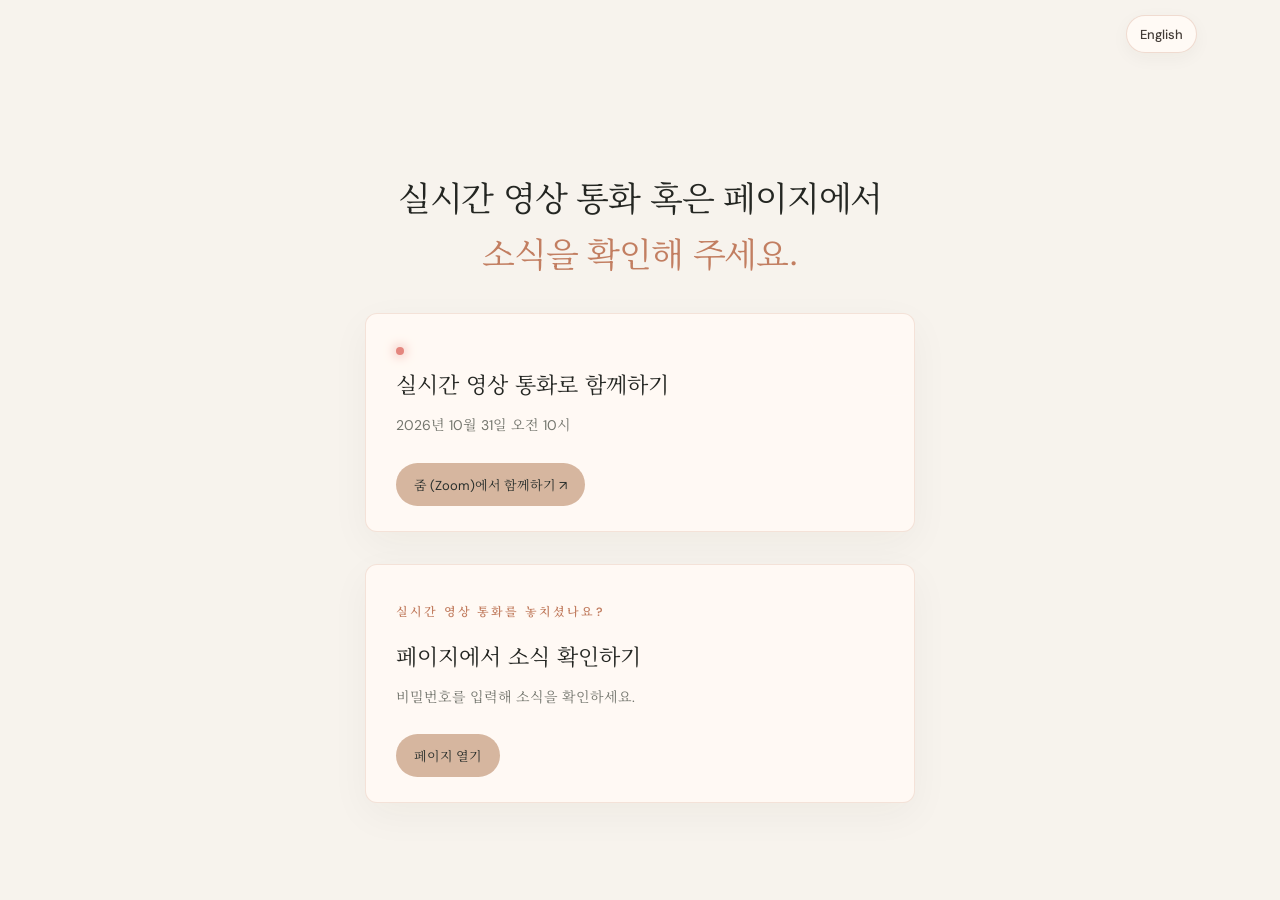
==== index.html @ 2cb3eb8d "Add files via upload" ====
<!doctype html>
<html lang="ko">
<head>
 <meta charset="utf-8"><meta name="viewport" content="width=device-width, initial-scale=1"><meta name="theme-color" content="#f7f3ed">
 <meta name="description" content="약속한 날까지 남은 시간을 확인해요."><title>우리의 약속</title>
 <link rel="preconnect" href="https://fonts.googleapis.com"><link rel="preconnect" href="https://fonts.gstatic.com" crossorigin><link href="https://fonts.googleapis.com/css2?family=DM+Sans:wght@400;500;600;700&family=Noto+Serif+KR:wght@400;500;600;700&display=swap" rel="stylesheet"><link rel="stylesheet" href="styles.css">
</head>
<body class="landing-page">
 <div class="progress"><span id="progressBar"></span></div>
 <header class="topbar"><a class="wordmark" id="brandName" href="#top">우리의 약속</a><div class="header-tools"><span class="top-note" id="headerNote"></span><button class="language-toggle" id="languageToggle" type="button" aria-label="Switch to English">English</button></div></header>
 <main id="top">
  <section class="countdown-hero panel" id="countdownPage"><div class="hero-orbit orbit-one"></div><div class="hero-orbit orbit-two"></div><div class="countdown-copy reveal">
   <p class="eyebrow" id="eyebrow">D-DAY</p><h1 id="countdownHeading">약속한 날까지</h1>
   <div class="countdown" id="countdown" aria-live="polite"><div><strong id="days">--</strong><span id="daysUnit">일</span></div><i>:</i><div><strong id="hours">--</strong><span id="hoursUnit">시간</span></div><i>:</i><div><strong id="minutes">--</strong><span id="minutesUnit">분</span></div><i>:</i><div><strong id="seconds">--</strong><span id="secondsUnit">초</span></div></div>
   <p class="reveal-date" id="revealDate"></p><p class="countdown-hint" id="countdownHint"></p>
  </div></section>
  <section class="after-date panel" id="afterDate" hidden><div class="section-index"><span id="afterIndex">01</span><i></i><span id="afterLabel">오늘</span></div><div class="after-inner"><p class="eyebrow" id="afterEyebrow">THE DAY IS HERE</p><h2 id="afterHeading">드디어 그날이<br><em>찾아왔어요.</em></h2><p class="after-copy" id="afterCopy">함께할 수 있다면 실시간으로 만나고,<br>놓쳤다면 별도 페이지에서 소식을 확인해 주세요.</p><div class="live-card"><span class="live-dot"></span><p class="eyebrow" id="liveEyebrow">JOIN US LIVE</p><h3 id="liveTitle">실시간으로 만나기</h3><p id="liveDescription">가족이 함께 영상 통화에서 만나요.</p><a id="zoomLink" class="primary-link" href="#" target="_blank" rel="noopener" hidden></a><span id="zoomMissing" class="not-ready">Zoom 주소가 아직 설정되지 않았어요.</span></div><div class="private-card"><p class="eyebrow" id="privateEyebrow">CAN'T JOIN LIVE?</p><h3 id="privateTitle">사진과 소식 확인하기</h3><p id="privateDescription">별도 페이지에서 소식을 확인할 수 있어요.</p><a id="revealPageLink" class="primary-link" href="reveal.html" hidden></a><span id="pageMissing" class="not-ready">공개 페이지를 준비하고 있어요.</span></div><a class="preview-link" id="previewLink" href="preview.html?family=inlaws"></a></div></section>
 </main><script src="config.js"></script><script src="script.js"></script>
</body></html>
---- styles.css ----
:root{--paper:#f7f3ed;--ink:#242622;--muted:#74766e;--accent:#c27e61;--line:rgba(36,38,34,.15);--serif:'Noto Serif KR',Georgia,serif;--sans:'DM Sans','Noto Serif KR',sans-serif}*{box-sizing:border-box}html{scroll-behavior:smooth;scroll-snap-type:y proximity}body{margin:0;background:var(--paper);color:var(--ink);font-family:var(--sans)}.progress{position:fixed;top:0;width:100%;height:3px;z-index:20}.progress span{display:block;width:0;height:100%;background:var(--accent)}.topbar{height:72px;position:absolute;z-index:3;top:0;left:0;right:0;display:flex;align-items:center;justify-content:space-between;padding:0 6.5vw}.wordmark{font-size:14px;letter-spacing:.06em;text-decoration:none;color:var(--ink);font-weight:700}.wordmark span{color:var(--accent);margin-left:7px}.top-note,.eyebrow,.hero-bottom,.section-index,.side-note,.photo-placeholder small,.photo-bottom,.final-signoff,.closing-footer{font-size:10px;letter-spacing:.18em}.top-note{color:var(--muted)}.panel{min-height:100svh;position:relative;overflow:hidden;scroll-snap-align:start}.hero{display:flex;align-items:center;padding:130px 13vw 100px;background:radial-gradient(ellipse at 80% 36%,#e9dfd2 0%,rgba(233,223,210,.4) 20%,transparent 48%),var(--paper)}.hero-copy{position:relative;z-index:2;max-width:700px}.eyebrow{color:var(--accent);font-weight:600;margin:0 0 25px}.hero h1,.letter h2,.photo-caption h2,.reveal-intro h2,.closing h2{font-family:var(--serif);font-weight:400;letter-spacing:-.07em;line-height:1.5}.hero h1{font-size:clamp(40px,6vw,78px);margin:0 0 28px}.hero h1 em,.photo-caption h2 em{font-style:normal;color:var(--accent)}.intro{font-size:14px;line-height:2;color:var(--muted)}.scroll-cue{margin-top:62px;display:flex;align-items:center;gap:14px;color:var(--muted);font-size:11px;text-decoration:none}.cue-line{height:1px;width:42px;background:var(--accent);position:relative}.cue-line:after{content:'';position:absolute;width:5px;height:5px;border-radius:50%;background:var(--accent);right:0;top:-2px}.hero-stamp{position:absolute;right:15%;top:31%;width:128px;height:128px;border:1px solid #c27e6180;border-radius:50%;display:flex;flex-direction:column;align-items:center;justify-content:center;transform:rotate(12deg);color:var(--accent);text-align:center;font-size:9px;letter-spacing:.15em;line-height:1.7}.hero-stamp b{font-size:23px;font-weight:400}.hero-orbit{position:absolute;border:1px solid #c27e6126;border-radius:50%;width:460px;height:460px;right:7%;top:20%}.orbit-two{width:600px;height:600px;right:1%;top:12%;border-color:#c27e6114}.hero-bottom,.photo-bottom{position:absolute;bottom:32px;left:6.5vw;right:6.5vw;display:flex;justify-content:space-between;color:#9b9a91;font-size:9px}.letter{padding:120px 13vw;background:#eee8de;display:flex;flex-direction:column;justify-content:center}.section-index{display:flex;align-items:center;gap:16px;color:#85847c}.section-index span:first-child{color:var(--accent)}.section-index i{width:42px;height:1px;background:var(--line)}.letter-layout{display:grid;grid-template-columns:1fr 3fr;gap:8vw;max-width:1050px;margin:9vh auto 0;width:100%;z-index:1}.side-note{color:#9d9b91;line-height:1.9}.letter-main{max-width:640px}.letter h2{font-size:clamp(34px,5vw,61px);margin:0 0 30px}.letter-body{font-size:14px;line-height:2.2;color:#686961;max-width:490px}.signature{font:13px/2 var(--serif);margin-top:36px}.signature span{font-size:19px}.soft-shape{position:absolute;color:#c27e6114;font:380px var(--serif);right:5%;bottom:2%}.photo{background:#27312f;color:#f7f3ed;padding:100px 13vw;display:flex;flex-direction:column;justify-content:center}.photo .section-index{color:#a7aaa1}.photo-layout{display:grid;grid-template-columns:minmax(260px,.9fr) 1.1fr;gap:10vw;align-items:center;max-width:1100px;margin:7vh auto 0;width:100%}.photo-frame{aspect-ratio:4/5;max-height:490px;background:#e8e3dc;display:flex;align-items:center;justify-content:center;position:relative;overflow:hidden;color:#343934;box-shadow:0 28px 80px #141b1980}.photo-frame:before,.photo-frame:after{content:'';position:absolute;inset:14px;border:1px solid #24262222;z-index:2;pointer-events:none}.photo-frame:after{inset:20px}.photo-placeholder{display:flex;flex-direction:column;align-items:center;gap:13px;text-align:center;font:15px/1.9 var(--serif)}.photo-spark{font-size:32px;color:var(--accent)}.photo-placeholder small{font:9px var(--sans);color:#9b988e;margin-top:10px}.photo-frame img{width:100%;height:100%;object-fit:cover}.photo-caption .eyebrow{color:#d7a387}.photo-caption h2{font-size:clamp(31px,4vw,51px);line-height:1.65;margin:0 0 25px}.photo-caption h2 em{color:#d7a387}.photo-caption>p:not(.eyebrow){color:#c1c4bc;font-size:13px;line-height:2}.due-line{border-top:1px solid #ffffff30;margin-top:34px;padding-top:17px;display:flex;justify-content:space-between;font-size:10px;color:#b6bab1}.due-line strong{color:#f7f3ed;font-weight:500}.photo-bottom{color:#8c948d}.reveal-section{min-height:88svh;background:#d6b69f;display:flex;align-items:center;justify-content:center;flex-direction:column;text-align:center;padding:100px 20px}.reveal-section>.section-index{position:absolute;top:75px;left:13vw}.reveal-intro .eyebrow{color:#8d5f4b}.reveal-intro h2{font-size:clamp(36px,5vw,63px);margin:0;line-height:1.55}.reveal-intro>p:last-child{font-size:13px;color:#765c50}.big-reveal{margin-top:48px;background:#26312e;color:white;border:0;border-radius:999px;padding:20px 28px;display:flex;align-items:center;gap:18px;cursor:pointer;font:500 12px var(--sans);letter-spacing:.06em;transition:transform .3s,box-shadow .3s;box-shadow:0 10px 28px #22302b24}.big-reveal:hover{transform:translateY(-3px);box-shadow:0 18px 35px #22302b35}.button-orb{width:11px;height:11px;border-radius:50%;background:#e8b8a0;box-shadow:0 0 14px #ffceab}.button-arrow{font-size:16px}.reveal-hint{font-size:10px;color:#806b5e;margin-top:18px}.finale{min-height:105svh;background:linear-gradient(145deg,#e2a4a0,#c87ea1 45%,#8a79bd);color:white;display:flex;justify-content:center;align-items:center;text-align:center;padding:100px 20px;transition:background 1s}.finale[data-sex=girl]{background:linear-gradient(145deg,#f4a7bf,#ed75a8 48%,#c55394)}.finale[data-sex=boy]{background:linear-gradient(145deg,#91d5db,#6cabe0 48%,#8276c8)}.finale[data-sex=surprise]{background:linear-gradient(135deg,#f2b45d,#ed7181 50%,#876bc5)}.finale-content{position:relative;z-index:2;opacity:.15;transform:translateY(25px);transition:opacity .9s,transform .9s}.finale.is-revealed .finale-content{opacity:1;transform:none}.finale .eyebrow{color:#ffffffc9}.sex-word{font:clamp(66px,15vw,170px)/1.15 var(--serif);letter-spacing:-.09em;text-shadow:0 8px 40px #5c31542d}.finale h2{font:400 clamp(22px,3vw,36px)/1.8 var(--serif);margin:16px 0}.final-copy{font-size:13px;color:#ffffffdf}.final-meta{font-size:11px;margin-top:24px;color:#ffffffdd}.final-signoff{margin-top:55px;color:#ffffffb8}.final-signoff span{margin-left:8px}.preview-badge{position:absolute;bottom:25px;right:25px;background:#ffffffd9;color:#4c4547;border-radius:20px;padding:9px 14px;font-size:10px;z-index:3}.finale.is-revealed .preview-badge{display:none}.confetti{position:absolute;inset:0;overflow:hidden;pointer-events:none}.confetti i{position:absolute;top:-15px;width:8px;height:14px;background:#fff8;animation:fall 3.8s linear infinite}.confetti i:nth-child(3n){background:#ffe4a7}.confetti i:nth-child(3n+1){background:white}.confetti i:nth-child(3n+2){background:#cfedff}@keyframes fall{to{transform:translate3d(var(--drift),110vh,0) rotate(760deg)}}.closing{min-height:75svh;background:#f7f3ed;display:flex;align-items:center;justify-content:center;text-align:center;padding:100px 20px 130px}.closing-inner{max-width:600px}.closing-heart{font-size:40px;color:var(--accent)}.closing-inner>p:first-of-type{font-size:12px;color:var(--muted);margin:24px 0}.closing h2{font-size:clamp(40px,5vw,60px);margin:10px 0}.closing-small{font-size:12px;color:var(--muted)}.back-top{display:inline-block;margin-top:35px;color:var(--accent);font-size:11px;text-decoration:none;border-bottom:1px solid #c27e6155;padding-bottom:6px}.closing-footer{position:absolute;bottom:25px;left:6.5vw;right:6.5vw;display:flex;justify-content:space-between;color:#a6a398;font-size:9px}.reveal{opacity:0;transform:translateY(25px);transition:opacity .8s,transform .8s}.reveal.visible{opacity:1;transform:none}@media(max-width:700px){.topbar{height:60px;padding:0 7vw}.top-note{font-size:8px}.hero{padding:110px 8vw 90px}.hero h1{font-size:clamp(38px,10vw,58px)}.hero-stamp{width:90px;height:90px;right:8%;top:19%;font-size:7px}.hero-stamp b{font-size:18px}.hero-orbit{right:-52%;top:20%}.orbit-two{right:-70%}.hero-bottom,.photo-bottom{left:8vw;right:8vw}.letter{padding:90px 8vw}.letter-layout{display:block;margin-top:9vh}.side-note{margin-bottom:30px}.letter h2{font-size:37px}.soft-shape{font-size:200px;right:-5%;bottom:2%}.photo{padding:85px 8vw 75px}.photo-layout{display:flex;flex-direction:column;gap:42px;margin-top:5vh}.photo-frame{width:min(78%,340px);margin:auto;max-height:390px}.photo-caption h2{font-size:34px}.reveal-section>.section-index{top:45px;left:8vw}.reveal-intro h2{font-size:38px}.finale{min-height:100svh}.preview-badge{right:50%;transform:translateX(50%);white-space:nowrap}.closing-footer{left:8vw;right:8vw;font-size:7px}.section-index{font-size:9px}}@media(prefers-reduced-motion:reduce){*,*:before,*:after{scroll-behavior:auto!important;animation-duration:.01ms!important;transition-duration:.01ms!important}}
/* Countdown landing, live reveal and the more cinematic scroll sequence */
.countdown-hero{display:flex;align-items:center;padding:120px 12vw 95px;background:radial-gradient(ellipse at 78% 35%,#ead8d2 0%,rgba(234,216,210,.34) 24%,transparent 50%),var(--paper)}
.countdown-copy{position:relative;z-index:2;width:min(760px,100%)}
.countdown-hero h1{font:400 clamp(42px,6.4vw,82px)/1.42 var(--serif);letter-spacing:-.075em;margin:0 0 18px}
.countdown-hero h1 em,.after-inner h2 em{color:var(--accent);font-style:normal}
.countdown-intro{font-size:14px;line-height:2;color:var(--muted)}
.countdown{display:flex;align-items:center;gap:clamp(10px,2.6vw,34px);margin:40px 0 10px}
.countdown>div{display:flex;flex-direction:column;align-items:center;min-width:clamp(45px,7vw,86px)}
.countdown strong{font:500 clamp(32px,5.4vw,64px)/1 var(--sans);letter-spacing:-.07em;font-variant-numeric:tabular-nums}
.countdown span{font-size:10px;color:var(--muted);margin-top:10px;letter-spacing:.12em}
.countdown>i{font-style:normal;color:#bd9c8d;font-size:24px;transform:translateY(-7px)}
.today-label{font-size:clamp(20px,3vw,34px)!important;letter-spacing:0!important;color:var(--accent)}
.reveal-date{font-size:11px;color:#89877f;letter-spacing:.06em;min-height:18px}
.poll-card{margin-top:30px;border-top:1px solid var(--line);padding-top:20px;max-width:480px}
.poll-question{font:18px var(--serif);margin:0 0 6px}.poll-note,.poll-status{font-size:11px;color:var(--muted)}
.poll-buttons{display:flex;gap:10px;margin-top:16px}.poll-buttons button{background:#ffffff78;border:1px solid #c27e6140;border-radius:30px;padding:12px 18px;color:var(--ink);font:12px var(--sans);cursor:pointer;transition:all .25s}.poll-buttons button:hover:not(:disabled){background:#d6b69f;transform:translateY(-2px)}.poll-buttons button:disabled{opacity:.55;cursor:default}.poll-buttons button span{color:var(--accent);margin-left:7px}
.poll-status{min-height:15px}.countdown-hero .hero-stamp{top:26%}
.anticipation{background:#eee8de;display:grid;place-items:center;padding:100px 12vw;text-align:center}
.anticipation>.section-index{position:absolute;left:12vw;top:72px}
.anticipation-inner{position:relative;z-index:1;max-width:680px}.little-star{display:block;color:var(--accent);font-size:38px;margin-bottom:34px;animation:softspin 18s linear infinite}
@keyframes softspin{to{transform:rotate(360deg)}}
.anticipation h2,.after-inner h2{font:400 clamp(34px,5vw,60px)/1.65 var(--serif);letter-spacing:-.065em;margin:0 0 22px}.anticipation-inner>p:last-of-type{font-size:13px;line-height:2;color:var(--muted)}
.date-pill{display:inline-block;margin-top:22px;border:1px solid #c27e6150;border-radius:30px;padding:11px 19px;font-size:10px;letter-spacing:.04em;color:#8c6b5d}
.photo-silhouette{position:absolute;font:340px var(--serif);color:#c27e610b;right:4%;bottom:-12%;transform:rotate(-16deg)}
.after-date[hidden],.landing-page [hidden]{display:none!important}
.after-date{background:#27312f;color:var(--paper);padding:105px 12vw;display:flex;flex-direction:column;justify-content:center}
.after-date .section-index{color:#adb2aa}.after-inner{max-width:850px;margin:52px auto 0;width:100%;text-align:center}.after-inner>.eyebrow{color:#d8a78c}.after-inner h2{font-size:clamp(42px,6vw,70px);margin:0}.after-copy{font-size:13px;color:#c1c4bc;line-height:2}
.live-card,.private-card{max-width:550px;margin:32px auto 0;padding:25px 30px;background:#ffffff0c;border:1px solid #ffffff24;text-align:left;position:relative;overflow:hidden}
.live-card:after{content:'';position:absolute;width:180px;height:180px;border:1px solid #ffffff12;border-radius:50%;right:-70px;top:-100px}
.live-dot{display:inline-block;width:8px;height:8px;border-radius:50%;background:#e4867f;box-shadow:0 0 12px #e4867f;animation:pulse 1.6s infinite}@keyframes pulse{50%{opacity:.4;box-shadow:0 0 2px #e4867f}}
.live-card .eyebrow,.private-card .eyebrow{color:#d8a78c;margin:12px 0}.live-card h3,.private-card h3{font:20px var(--serif);margin:8px 0}.live-card p:not(.eyebrow),.private-card>p:not(.eyebrow){font-size:12px;color:#bec2ba;line-height:1.8}
.primary-link{display:inline-block;text-decoration:none;background:#eee0d5;color:#303633;border-radius:24px;padding:12px 18px;font-size:11px;margin-top:10px}.not-ready{display:inline-block;font-size:11px;color:#b8bdb4;margin-top:11px}
.private-card{background:#ffffff08}.private-card label{display:block;font-size:10px;color:#c3c6bf;margin:18px 0 8px}.password-row{display:flex;gap:8px}.password-row input{min-width:0;flex:1;background:#ffffff12;border:1px solid #ffffff37;border-radius:4px;padding:11px;color:white;font:13px var(--sans)}.password-row button{border:0;background:#d6b69f;color:#292f2c;padding:0 18px;font:12px var(--sans);cursor:pointer;border-radius:3px}.private-card small{display:block;color:#efaca5;font-size:10px;margin-top:7px;min-height:14px}
.poll-results{width:min(400px,85vw);text-align:left;margin:28px auto 0;color:#4b3b35;font-size:12px}.poll-results>p{font:16px var(--serif);text-align:center}.result-row{display:grid;grid-template-columns:68px 45px 1fr;align-items:center;gap:8px;margin:12px 0;font-size:11px}.result-row i{height:5px;border-radius:5px;background:#ffffff75;overflow:hidden}.result-row b{display:block;height:100%;background:#b96984;border-radius:5px}.result-row:nth-of-type(2) b{background:#5e9ab2}.poll-results small{display:block;text-align:center;color:#7a6a61;font-size:9px;margin-top:10px}
.reveal-day .countdown-hero{min-height:78svh}.reveal-day .anticipation{min-height:55svh}
@media(max-width:700px){.countdown-hero{padding:105px 8vw 90px;align-items:center}.countdown-hero h1{font-size:clamp(38px,10vw,57px)}.countdown-hero .hero-stamp{top:15%;right:8%;width:76px;height:76px;font-size:6px}.countdown{gap:7px;margin-top:34px}.countdown>div{min-width:51px}.countdown strong{font-size:36px}.countdown>i{font-size:17px}.poll-card{margin-top:24px}.poll-buttons{gap:7px}.poll-buttons button{padding:11px 13px;font-size:10px}.anticipation{padding:90px 8vw}.anticipation>.section-index{left:8vw;top:45px}.anticipation h2{font-size:36px}.photo-silhouette{font-size:190px;right:-5%}.after-date{padding:90px 8vw}.after-inner{margin-top:38px}.live-card,.private-card{padding:21px 19px}.password-row button{padding:0 12px}}
/* Shared live vote graph */
.countdown-intro{white-space:pre-line}.poll-status{font-size:10px;color:#8a867d;min-height:15px}.poll-buttons button:disabled{opacity:.55;cursor:default}
.landing-page .countdown-hero{background:var(--paper);padding-left:12vw}.landing-page .hero-orbit,.landing-page .hero-stamp,.landing-page .hero-bottom{display:none}.landing-page .countdown-copy{width:min(620px,100%)}.landing-page .countdown-hero h1{font:400 clamp(28px,4vw,46px)/1.5 var(--serif);letter-spacing:-.04em;margin:0 0 10px;color:var(--accent)}.landing-page .eyebrow{margin-bottom:20px;color:#111}.landing-page .countdown{margin-top:24px}.landing-page .reveal-date{font-size:13px;color:#78796f;letter-spacing:.03em}.landing-page .countdown-hint{font-size:11px;color:#85857d;margin-top:8px}.landing-page .topbar .wordmark{font:500 12px var(--sans);color:#76776e}.landing-page .top-note{font-size:9px;letter-spacing:.08em}.landing-page #countdownPage[hidden]{display:none!important}.landing-page #afterDate:not([hidden]){min-height:100svh}
.landing-page .after-date{background:var(--paper);color:var(--ink);padding:90px 9vw}.landing-page .after-date .section-index{color:#85847c}.landing-page .after-inner>.eyebrow{color:var(--accent)}.landing-page .after-inner h2{color:var(--ink)}.landing-page .after-copy{color:var(--muted)}.landing-page .live-card,.landing-page .private-card{background:#fff9f4;border:1px solid #c27e6130;box-shadow:0 12px 40px #2426220b;border-radius:12px}.landing-page .live-card h3,.landing-page .private-card h3{color:var(--ink)}.landing-page .live-card p:not(.eyebrow),.landing-page .private-card>p:not(.eyebrow){color:var(--muted)}.landing-page .live-card .eyebrow,.landing-page .private-card .eyebrow{color:var(--accent)}.landing-page .not-ready{color:var(--muted)}.landing-page .primary-link{background:#d6b69f;color:#292f2c}.landing-page .preview-link{color:var(--accent);border-color:#c27e6155}
.landing-page .after-date .section-index{display:none}.landing-page .after-copy:empty,.landing-page #liveDescription:empty,.landing-page #liveEyebrow:empty{display:none}
.landing-page .after-inner h2{font:400 clamp(23px,2.7vw,34px)/1.65 var(--serif);letter-spacing:-.035em;margin:0 0 22px}.landing-page .after-inner h2 em{color:var(--accent)}
.reveal-page:not([data-sex]){background:var(--paper);color:var(--ink)}.reveal-page:not([data-sex]) .reveal-glow{background:radial-gradient(circle,#ead8d255 0,rgba(234,216,210,.18) 38%,transparent 72%)}.reveal-page:not([data-sex]) .reveal-gate h1{font-size:clamp(28px,4vw,44px);line-height:1.5;letter-spacing:-.045em;color:#8c5f4e}.reveal-page:not([data-sex]) .gate-copy,.reveal-page:not([data-sex]) .reveal-gate label{color:var(--muted)}.reveal-page:not([data-sex]) .reveal-gate .password-row input{background:#fff;border:1px solid #c9c4bb;color:var(--ink)}.reveal-page:not([data-sex]) .reveal-gate .password-row button{background:#d6b69f;color:#292f2c}.reveal-page:not([data-sex]) .back-link{color:#8a6c5d;border-color:#c27e6155}
.reveal-page[data-sex=boy]{background:#edf6fa;color:var(--ink)}.reveal-page[data-sex=boy] .reveal-glow{background:radial-gradient(circle,#bfe2f255 0,rgba(160,208,229,.18) 38%,transparent 72%)}.reveal-page[data-sex=boy] .result-sex{color:#477f9c}.reveal-page[data-sex=girl]{background:#fbf0f4;color:var(--ink)}.reveal-page[data-sex=girl] .reveal-glow{background:radial-gradient(circle,#f5c8d855 0,rgba(239,171,196,.18) 38%,transparent 72%)}.reveal-page[data-sex=girl] .result-sex{color:#bb6485}.reveal-page[data-sex] .reveal-result>.eyebrow{color:var(--accent)}.reveal-page[data-sex] .result-message,.reveal-page[data-sex] .slide-count,.reveal-page[data-sex] .slide-figure figcaption{color:var(--muted)}.reveal-page[data-sex] .slide-figure{background:#fff9;border-color:#c27e6130}.reveal-page[data-sex] .slide-figure img{background:#f3f0eb}.reveal-page[data-sex] .slide-arrow{color:var(--ink);background:#fff;border-color:#c27e6155}.reveal-page[data-sex] .back-link{color:#8a6c5d;border-color:#c27e6155}

/* Clear, celebratory reveal results on the same light palette as the countdown. */
body.reveal-page[data-sex="girl"]{background:#fbf0f4!important;color:#30272b!important}
body.reveal-page[data-sex="boy"]{background:#edf6fa!important;color:#263139!important}
body.reveal-page[data-sex="girl"] .reveal-result>.eyebrow,body.reveal-page[data-sex="girl"] .result-message,body.reveal-page[data-sex="girl"] .reveal-result h2,body.reveal-page[data-sex="girl"] .back-link,body.reveal-page[data-sex="girl"] .slide-count,body.reveal-page[data-sex="girl"] .slide-figure figcaption{color:#514148!important}
body.reveal-page[data-sex="boy"] .reveal-result>.eyebrow,body.reveal-page[data-sex="boy"] .result-message,body.reveal-page[data-sex="boy"] .reveal-result h2,body.reveal-page[data-sex="boy"] .back-link,body.reveal-page[data-sex="boy"] .slide-count,body.reveal-page[data-sex="boy"] .slide-figure figcaption{color:#384851!important}
body.reveal-page[data-sex="girl"] .result-sex{color:#bb6485!important;text-shadow:0 5px 24px #bb648522}
body.reveal-page[data-sex="boy"] .result-sex{color:#477f9c!important;text-shadow:0 5px 24px #477f9c22}
body.reveal-page[data-sex] .reveal-result h2{font-size:clamp(21px,3.5vw,34px);line-height:1.55}
body.reveal-page[data-sex] .result-sex{font-size:clamp(48px,10vw,104px);line-height:1.18;white-space:nowrap;letter-spacing:-.07em}

/* Larger reading sizes across the countdown, preview, and reveal pages. */
.landing-page .top-note,.landing-page .wordmark{font-size:11px}
.landing-page .eyebrow,.landing-page .countdown span,.landing-page .poll-note,.landing-page .poll-status,.landing-page .countdown-hint{font-size:12px}
.landing-page .reveal-date{font-size:15px}
.landing-page .poll-question{font-size:20px}
.landing-page .poll-buttons button{font-size:14px}
.landing-page .after-copy{font-size:15px}
.landing-page .live-card h3,.landing-page .private-card h3{font-size:22px}
.landing-page .live-card p:not(.eyebrow),.landing-page .private-card>p:not(.eyebrow){font-size:14px}
.landing-page .primary-link,.landing-page .not-ready,.landing-page .preview-link{font-size:13px}
.landing-page .preview-banner{font-size:13px}
body.reveal-page[data-sex] .reveal-result>.eyebrow{font-size:17px}
.reveal-page .gate-copy,.reveal-page .result-message{font-size:15px}
.reveal-page .reveal-gate label{font-size:12px}
.reveal-page .password-row button{font-size:14px}
.reveal-page .back-link{font-size:13px}
body.reveal-page[data-sex] .reveal-result h2{font-size:clamp(23px,3.7vw,36px)}
.reveal-page .slide-figure figcaption{font-size:14px}
.reveal-page .slide-count{font-size:13px}
@media(max-width:700px){.landing-page .countdown span{font-size:11px}.landing-page .top-note{font-size:10px}.landing-page .live-card h3,.landing-page .private-card h3{font-size:20px}.reveal-page .reveal-gate h1{font-size:clamp(30px,7vw,48px)}}
/* Optional side-by-side preview of both reveal outcomes. */
.gate-actions{display:flex;flex-direction:column;align-items:center;gap:10px;margin-top:16px}
.gate-actions .back-link{margin-top:0}
.test-open-link{display:inline-flex;align-items:center;justify-content:center;padding:7px 12px;margin:0;border:1px solid #c27e6138;border-radius:20px;background:#fffaf5;color:#8a6c5d;text-decoration:none;font-size:12px;box-shadow:none}
.test-open-link:hover{background:#fff}
.reveal-test-page{min-height:100vh;background:var(--paper);color:var(--ink);overflow-x:hidden}
.reveal-test-header{height:70px;position:relative;z-index:5}
.reveal-test-header .header-tools{top:15px;right:6.5vw}
.reveal-test-main{width:min(1260px,92vw);margin:0 auto;padding:25px 0 60px;text-align:center}
.reveal-test-main>.eyebrow{color:var(--accent);font-size:13px;letter-spacing:.15em;margin-bottom:12px}
.test-reveal-heading{font:400 clamp(28px,3.5vw,42px)/1.5 var(--serif);letter-spacing:-.04em;margin:0 0 8px}
.test-reveal-copy{font-size:15px;color:var(--muted);margin:0 0 28px}
.outcome-split{display:grid;grid-template-columns:1fr 1fr;gap:18px;text-align:center}
.outcome-card{position:relative;overflow:hidden;min-height:350px;padding:25px 24px;display:flex;flex-direction:column;align-items:center;justify-content:center;border-radius:16px;box-shadow:0 16px 42px #2426220c}
.outcome-card:before{content:'';position:absolute;width:340px;height:340px;border-radius:50%;filter:blur(3px);opacity:.42}
.outcome-girl{background:#fbf0f4;border:1px solid #cf8ea455;color:#514148}.outcome-girl:before{background:radial-gradient(circle,#f1c3d5,transparent 70%)}
.outcome-boy{background:#edf6fa;border:1px solid #74a9c455;color:#384851}.outcome-boy:before{background:radial-gradient(circle,#b9dfee,transparent 70%)}
.outcome-label,.outcome-card>.eyebrow,.outcome-sex,.outcome-title,.outcome-due{position:relative;z-index:1}
.outcome-label{font-size:14px;letter-spacing:.13em;margin:0 0 17px;opacity:.76}
.outcome-card>.eyebrow{font-size:13px;color:var(--accent);margin:0 0 4px}
.outcome-sex{font:400 clamp(42px,4.6vw,64px)/1.25 var(--serif);letter-spacing:-.07em;margin:0 0 8px;white-space:nowrap}
.outcome-girl .outcome-sex{color:#bb6485}.outcome-boy .outcome-sex{color:#477f9c}
.outcome-title{font:400 clamp(18px,2vw,25px)/1.65 var(--serif);margin:0}
.outcome-due{font-size:14px;line-height:1.7;margin:12px 0 0}
.test-slideshow{width:min(600px,100%);margin:35px auto 0}
.test-slide-stage{display:grid;grid-template-columns:46px minmax(0,1fr) 46px;align-items:center;gap:12px}
.reveal-test-page .slide-figure{background:#fff;border:1px solid #c27e6130;box-shadow:0 12px 35px #2426220b}
.reveal-test-page .slide-figure img{background:#f3f0eb}
.reveal-test-page .slide-figure figcaption,.reveal-test-page .slide-count{color:var(--muted)}
.reveal-test-page .slide-arrow{width:44px;height:44px;padding:11px;display:grid;place-items:center;border:1px solid #ffffff;border-radius:50%;background:#ffffffd9;color:#343b40;box-shadow:0 5px 18px #1d2d351c;font-size:0}
.reveal-test-page .slide-arrow svg{display:block;width:20px;height:20px;fill:none;stroke:currentColor;stroke-width:1.7;stroke-linecap:round;stroke-linejoin:round}
.test-return-link{margin-top:26px;color:#8a6c5d;border-color:#c27e6155}
@media(max-width:760px){.reveal-test-main{padding-top:20px}.outcome-split{grid-template-columns:1fr;gap:13px}.outcome-card{min-height:300px}.outcome-sex{font-size:clamp(44px,10vw,60px)}.outcome-title{font-size:clamp(19px,5vw,23px)}.reveal-test-header .header-tools{right:6vw;top:12px}}
body.reveal-page[data-sex] .reveal-result>.eyebrow{font-size:17px}
body.reveal-page[data-sex] .reveal-result h2{font-size:clamp(23px,3.7vw,36px)}
body.reveal-page[data-sex] .result-message{font-size:15px}
body.reveal-page[data-sex] .slide-count{font-size:13px}
/* Language and safe theme-preview controls. */
.header-tools{position:absolute;top:15px;right:6.5vw;z-index:8;display:flex;flex-direction:column;align-items:flex-end;gap:7px}
.header-tools .top-note:empty{display:none}
.language-toggle{display:inline-flex;align-items:center;justify-content:center;min-height:38px;padding:7px 13px;border:1px solid #c27e6140;border-radius:24px;background:#fffaf5;color:#423b36;font:500 13px var(--sans);text-decoration:none;cursor:pointer;box-shadow:0 5px 18px #2426220b}
.language-toggle:hover{background:#fff;transform:translateY(-1px)}
.reveal-tools{position:fixed}
@media(max-width:680px){.header-tools{right:6vw;top:12px}.language-toggle{min-height:35px;padding:6px 11px;font-size:12px}}
body.reveal-page .slide-arrow{width:44px;height:44px;padding:11px;display:grid;place-items:center;border:1px solid #ffffff!important;border-radius:50%;background:#ffffffc9!important;color:#343b40!important;box-shadow:0 5px 18px #1d2d351c;backdrop-filter:blur(8px);font-size:0;line-height:1}
body.reveal-page .slide-arrow svg{display:block;width:20px;height:20px;fill:none;stroke:currentColor;stroke-width:1.7;stroke-linecap:round;stroke-linejoin:round}
body.reveal-page .slide-arrow:hover:not(:disabled){background:#fff!important;transform:scale(1.06)}
.fireworks{position:fixed;inset:0;overflow:hidden;pointer-events:none;z-index:3}
.firework{position:absolute;width:1px;height:1px}
.firework i{position:absolute;left:0;top:0;width:6px;height:6px;border-radius:50%;background:var(--spark);box-shadow:0 0 10px 2px var(--spark);opacity:0;animation:firework-burst 1.65s ease-out infinite}
@keyframes firework-burst{0%{opacity:1;transform:translate(0,0) scale(.8)}80%{opacity:.9}100%{opacity:0;transform:translate(var(--x),var(--y)) scale(.1)}}
@media(prefers-reduced-motion:reduce){.firework i{animation:none;opacity:0}}
.reveal-page{background:var(--paper);color:var(--ink)}.reveal-page .reveal-glow{background:radial-gradient(circle,#ead8d255 0,rgba(234,216,210,.22) 38%,transparent 72%)}.reveal-page .light-wordmark,.reveal-page .top-note{color:#76776e}.reveal-page .reveal-gate h1{color:var(--ink)}.reveal-page .reveal-gate h1 em{color:var(--accent)}.reveal-page .gate-copy,.reveal-page .reveal-gate label{color:var(--muted)}.reveal-page .reveal-gate .password-row input{background:#fff;border:1px solid #c9c4bb;color:var(--ink)}.reveal-page .reveal-gate .password-row button{background:#d6b69f;color:#292f2c}.reveal-page .back-link{color:#8a6c5d;border-color:#c27e6155}.reveal-page .gate-heart{display:none}
/* Dedicated, server-gated reveal page */
.reveal-page{min-height:100vh;background:#27312f;color:#f7f3ed;overflow-x:hidden}.light-wordmark{color:#f7f3ed}.reveal-page .top-note{color:#aeb2a9}.reveal-glow{position:fixed;width:68vw;height:68vw;max-width:780px;max-height:780px;left:50%;top:43%;transform:translate(-50%,-50%);border-radius:50%;background:radial-gradient(circle,#bb849044 0,rgba(90,125,144,.12) 35%,transparent 70%);pointer-events:none}.reveal-main{position:relative;z-index:1;min-height:100vh;display:grid;place-items:center;padding:115px 24px 70px}.reveal-gate,.reveal-result{width:min(650px,100%);text-align:center}.gate-heart{font-size:38px;color:#d4a18c;display:block;margin-bottom:30px}.reveal-gate h1{font:400 clamp(37px,6vw,68px)/1.55 var(--serif);letter-spacing:-.07em;margin:0 0 18px}.reveal-gate h1 em{font-style:normal;color:#d4a18c}.gate-copy{font-size:13px;color:#c4c8c0;line-height:2;margin-bottom:35px}.reveal-gate form{max-width:440px;margin:auto;text-align:left}.reveal-gate label{display:block;color:#c4c8c0;font-size:10px;margin:12px 0 8px}.reveal-gate .password-row input{background:#ffffff12;border:1px solid #ffffff3b;color:white}.reveal-gate .password-row button{background:#d6b69f;color:#28312e;min-height:41px}.gate-error{min-height:17px;color:#f0aaa2;font-size:11px}.back-link{display:inline-block;margin-top:25px;color:#c7b9ad;text-decoration:none;font-size:11px;border-bottom:1px solid #ffffff38;padding-bottom:5px}.reveal-result{animation:result-in .9s ease both}.reveal-result>.eyebrow{color:#d9aa91;font-size:15px;letter-spacing:.12em}.result-sex{font:400 clamp(76px,17vw,170px)/1.25 var(--serif);letter-spacing:-.09em;margin:5px 0;text-shadow:0 7px 40px #05080855}.reveal-result h2{font:400 clamp(24px,4vw,39px)/1.6 var(--serif);margin:12px 0}.result-message{font-size:13px;color:#d1d2cb;line-height:1.9}.result-photos{display:grid;grid-template-columns:repeat(auto-fit,minmax(220px,1fr));gap:18px;margin:38px 0}.result-photos figure{margin:0;background:#ffffff10;padding:10px;border:1px solid #ffffff22}.result-photos img{display:block;width:100%;max-height:460px;object-fit:contain;background:#18201e}.result-photos figcaption{font-size:11px;color:#d1d2cb;padding:12px 6px 4px}.reveal-confetti{position:fixed;inset:0;overflow:hidden;pointer-events:none;z-index:4}.reveal-confetti i{position:absolute;top:-15px;width:8px;height:13px;background:#fff9;animation:fall 3.7s linear infinite}.reveal-confetti i:nth-child(3n){background:#ffe5ad}.reveal-confetti i:nth-child(3n+1){background:#f5b7c5}.reveal-confetti i:nth-child(3n+2){background:#a7d5e6}@keyframes fall{to{transform:translate3d(var(--drift),110vh,0) rotate(760deg)}}
.reveal-page[data-sex=boy]{background:#172c42}.reveal-page[data-sex=boy] .reveal-glow{background:radial-gradient(circle,#5da9e455 0,rgba(62,137,198,.15) 38%,transparent 72%)}.reveal-page[data-sex=boy] .result-sex,.reveal-page[data-sex=boy] .reveal-result>.eyebrow{color:#a9ddff}.reveal-page[data-sex=girl]{background:#432438}.reveal-page[data-sex=girl] .reveal-glow{background:radial-gradient(circle,#f08bb944 0,rgba(202,94,145,.15) 38%,transparent 72%)}.reveal-page[data-sex=girl] .result-sex,.reveal-page[data-sex=girl] .reveal-result>.eyebrow{color:#ffc1dc}
body.reveal-page[data-sex] .result-sex{font-size:clamp(48px,10vw,104px);line-height:1.18;white-space:nowrap;letter-spacing:-.07em}
.slideshow{width:min(600px,100%);margin:36px auto 20px}.slide-stage{position:relative;display:grid;grid-template-columns:46px minmax(0,1fr) 46px;align-items:center;gap:12px}.slide-figure{margin:0;padding:12px;background:#ffffff12;border:1px solid #ffffff2b;min-width:0}.slide-figure img{display:block;width:100%;height:min(58vh,520px);object-fit:contain;background:#1118}.slide-figure figcaption{font-size:12px;color:#e1e4e1;padding:12px 5px 2px;min-height:28px}.slide-arrow{width:42px;height:42px;border-radius:50%;border:1px solid #ffffff55;background:#ffffff18;color:#fff;font:32px/1 var(--sans);cursor:pointer;transition:background .2s,transform .2s}.slide-arrow:hover:not(:disabled){background:#ffffff38;transform:scale(1.06)}.slide-arrow:disabled{opacity:.25;cursor:default}.slide-count{font-size:11px;color:#d0d4d1;margin:13px 0 0}.reveal-page[data-sex=boy] .slide-arrow:not(:disabled){border-color:#9ed9ff88}.reveal-page[data-sex=girl] .slide-arrow:not(:disabled){border-color:#ffb7d688}

/* Larger reading sizes across the countdown, preview, and reveal pages. */
.landing-page .top-note,.landing-page .wordmark{font-size:11px}
.landing-page .eyebrow,.landing-page .countdown span,.landing-page .poll-note,.landing-page .poll-status,.landing-page .countdown-hint{font-size:12px}
.landing-page .reveal-date{font-size:15px}
.landing-page .poll-question{font-size:20px}
.landing-page .poll-buttons button{font-size:14px}
.landing-page .after-copy{font-size:15px}
.landing-page .live-card h3,.landing-page .private-card h3{font-size:22px}
.landing-page .live-card p:not(.eyebrow),.landing-page .private-card>p:not(.eyebrow){font-size:14px}
.landing-page .primary-link,.landing-page .not-ready,.landing-page .preview-link{font-size:13px}
.landing-page .preview-banner{font-size:13px}
.reveal-page .eyebrow{font-size:17px}
.reveal-page .gate-copy,.reveal-page .result-message{font-size:15px}
.reveal-page .reveal-gate label{font-size:12px}
.reveal-page .password-row button{font-size:14px}
.reveal-page .back-link{font-size:13px}
.reveal-page .reveal-result h2{font-size:clamp(23px,3.7vw,36px)}
.reveal-page .slide-figure figcaption{font-size:14px}
.reveal-page .slide-count{font-size:13px}
@media(max-width:700px){.landing-page .countdown span{font-size:11px}.landing-page .top-note{font-size:10px}.landing-page .live-card h3,.landing-page .private-card h3{font-size:20px}.reveal-page .reveal-gate h1{font-size:clamp(30px,7vw,48px)}}
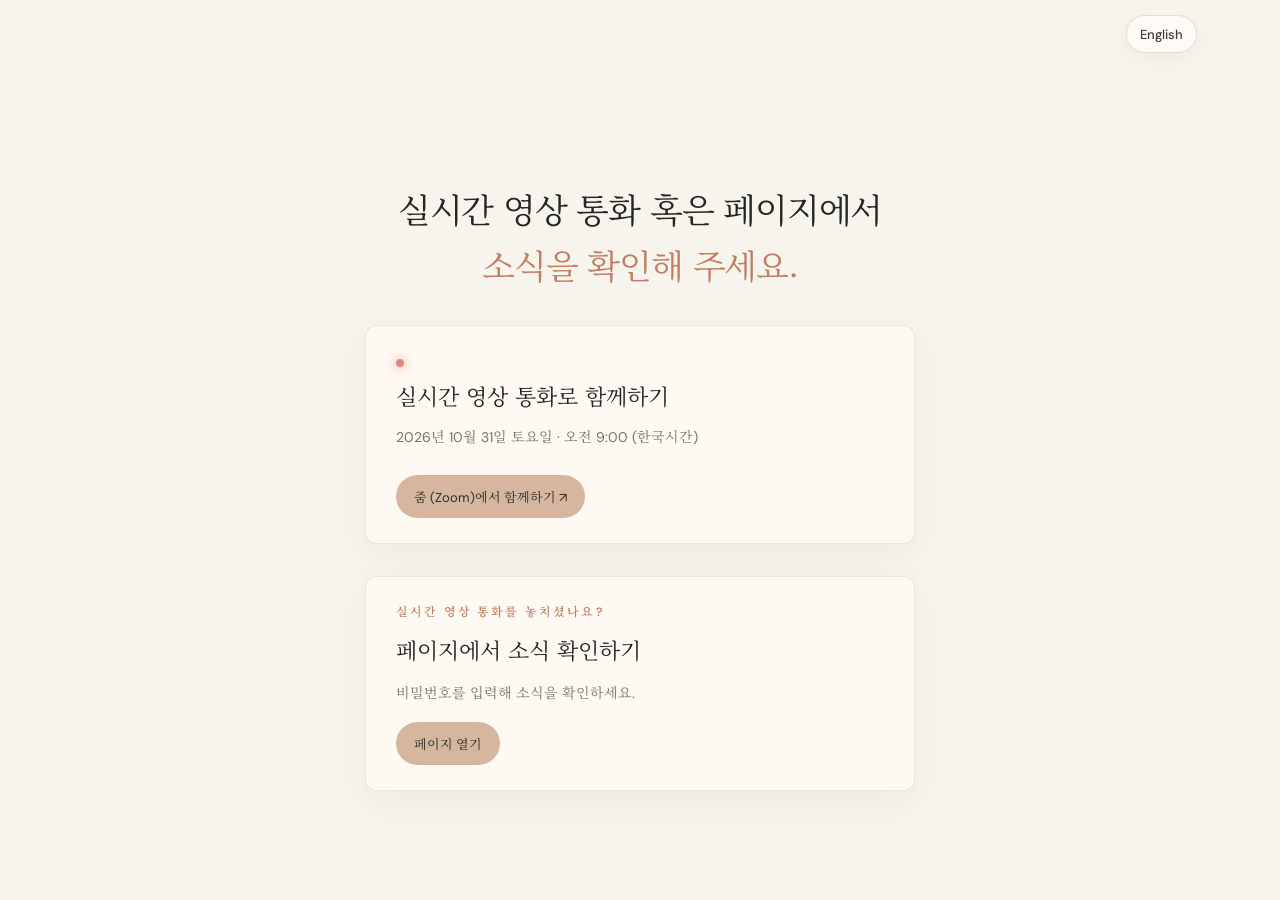
==== commit 14ceaae8: "Add files via upload" ====
--- a/index.html
+++ b/index.html
@@ -14,6 +14,6 @@
    <div class="countdown" id="countdown" aria-live="polite"><div><strong id="days">--</strong><span id="daysUnit">일</span></div><i>:</i><div><strong id="hours">--</strong><span id="hoursUnit">시간</span></div><i>:</i><div><strong id="minutes">--</strong><span id="minutesUnit">분</span></div><i>:</i><div><strong id="seconds">--</strong><span id="secondsUnit">초</span></div></div>
    <p class="reveal-date" id="revealDate"></p><p class="countdown-hint" id="countdownHint"></p>
   </div></section>
-  <section class="after-date panel" id="afterDate" hidden><div class="section-index"><span id="afterIndex">01</span><i></i><span id="afterLabel">오늘</span></div><div class="after-inner"><p class="eyebrow" id="afterEyebrow">THE DAY IS HERE</p><h2 id="afterHeading">드디어 그날이<br><em>찾아왔어요.</em></h2><p class="after-copy" id="afterCopy">함께할 수 있다면 실시간으로 만나고,<br>놓쳤다면 별도 페이지에서 소식을 확인해 주세요.</p><div class="live-card"><span class="live-dot"></span><p class="eyebrow" id="liveEyebrow">JOIN US LIVE</p><h3 id="liveTitle">실시간으로 만나기</h3><p id="liveDescription">가족이 함께 영상 통화에서 만나요.</p><a id="zoomLink" class="primary-link" href="#" target="_blank" rel="noopener" hidden></a><span id="zoomMissing" class="not-ready">Zoom 주소가 아직 설정되지 않았어요.</span></div><div class="private-card"><p class="eyebrow" id="privateEyebrow">CAN'T JOIN LIVE?</p><h3 id="privateTitle">사진과 소식 확인하기</h3><p id="privateDescription">별도 페이지에서 소식을 확인할 수 있어요.</p><a id="revealPageLink" class="primary-link" href="reveal.html" hidden></a><span id="pageMissing" class="not-ready">공개 페이지를 준비하고 있어요.</span></div><a class="preview-link" id="previewLink" href="preview.html?family=inlaws"></a></div></section>
- </main><script src="config.js"></script><script src="script.js"></script>
+  <section class="after-date panel" id="afterDate" hidden><div class="section-index"><span id="afterIndex">01</span><i></i><span id="afterLabel">오늘</span></div><div class="after-inner"><p class="eyebrow" id="afterEyebrow">THE DAY IS HERE</p><h2 id="afterHeading">드디어 그날이<br><em>찾아왔어요.</em></h2><p class="after-copy" id="afterCopy">함께할 수 있다면 실시간으로 만나고,<br>놓쳤다면 별도 페이지에서 소식을 확인해 주세요.</p><div class="live-card"><span class="live-dot"></span><p class="eyebrow" id="liveEyebrow">JOIN US LIVE</p><h3 id="liveTitle">실시간으로 만나기</h3><p id="liveDescription">가족이 함께 영상 통화에서 만나요.</p><a id="zoomLink" class="primary-link" href="#" target="_blank" rel="noopener" hidden></a><span id="zoomMissing" class="not-ready">Zoom 주소가 아직 설정되지 않았어요.</span></div><div class="private-card"><p class="eyebrow" id="privateEyebrow">CAN'T JOIN LIVE?</p><h3 id="privateTitle">사진과 소식 확인하기</h3><p id="privateAvailableAt" class="private-available-at"></p><p id="pageUnavailable" class="private-available-at" hidden></p><p id="privateDescription" hidden>비밀번호를 입력해 소식을 확인하세요.</p><a id="revealPageLink" class="primary-link" href="reveal.html" hidden></a><span id="pageMissing" class="not-ready">공개 페이지를 준비하고 있어요.</span></div><a class="preview-link" id="previewLink" href="preview.html?family=inlaws"></a></div></section>
+ </main><script src="config.js?v=20261027-4"></script><script src="script.js?v=20261027-4"></script>
 </body></html>
--- a/styles.css
+++ b/styles.css
@@ -153,3 +153,4 @@
 .reveal-page .slide-figure figcaption{font-size:14px}
 .reveal-page .slide-count{font-size:13px}
 @media(max-width:700px){.landing-page .countdown span{font-size:11px}.landing-page .top-note{font-size:10px}.landing-page .live-card h3,.landing-page .private-card h3{font-size:20px}.reveal-page .reveal-gate h1{font-size:clamp(30px,7vw,48px)}}
+.private-available-at{font:inherit;color:var(--muted)}.private-card>p[hidden]{display:none!important}.private-card>p:not([hidden]){margin-block:0 14px}.private-card h3{margin-bottom:16px}.private-card .primary-link{margin-top:2px}
